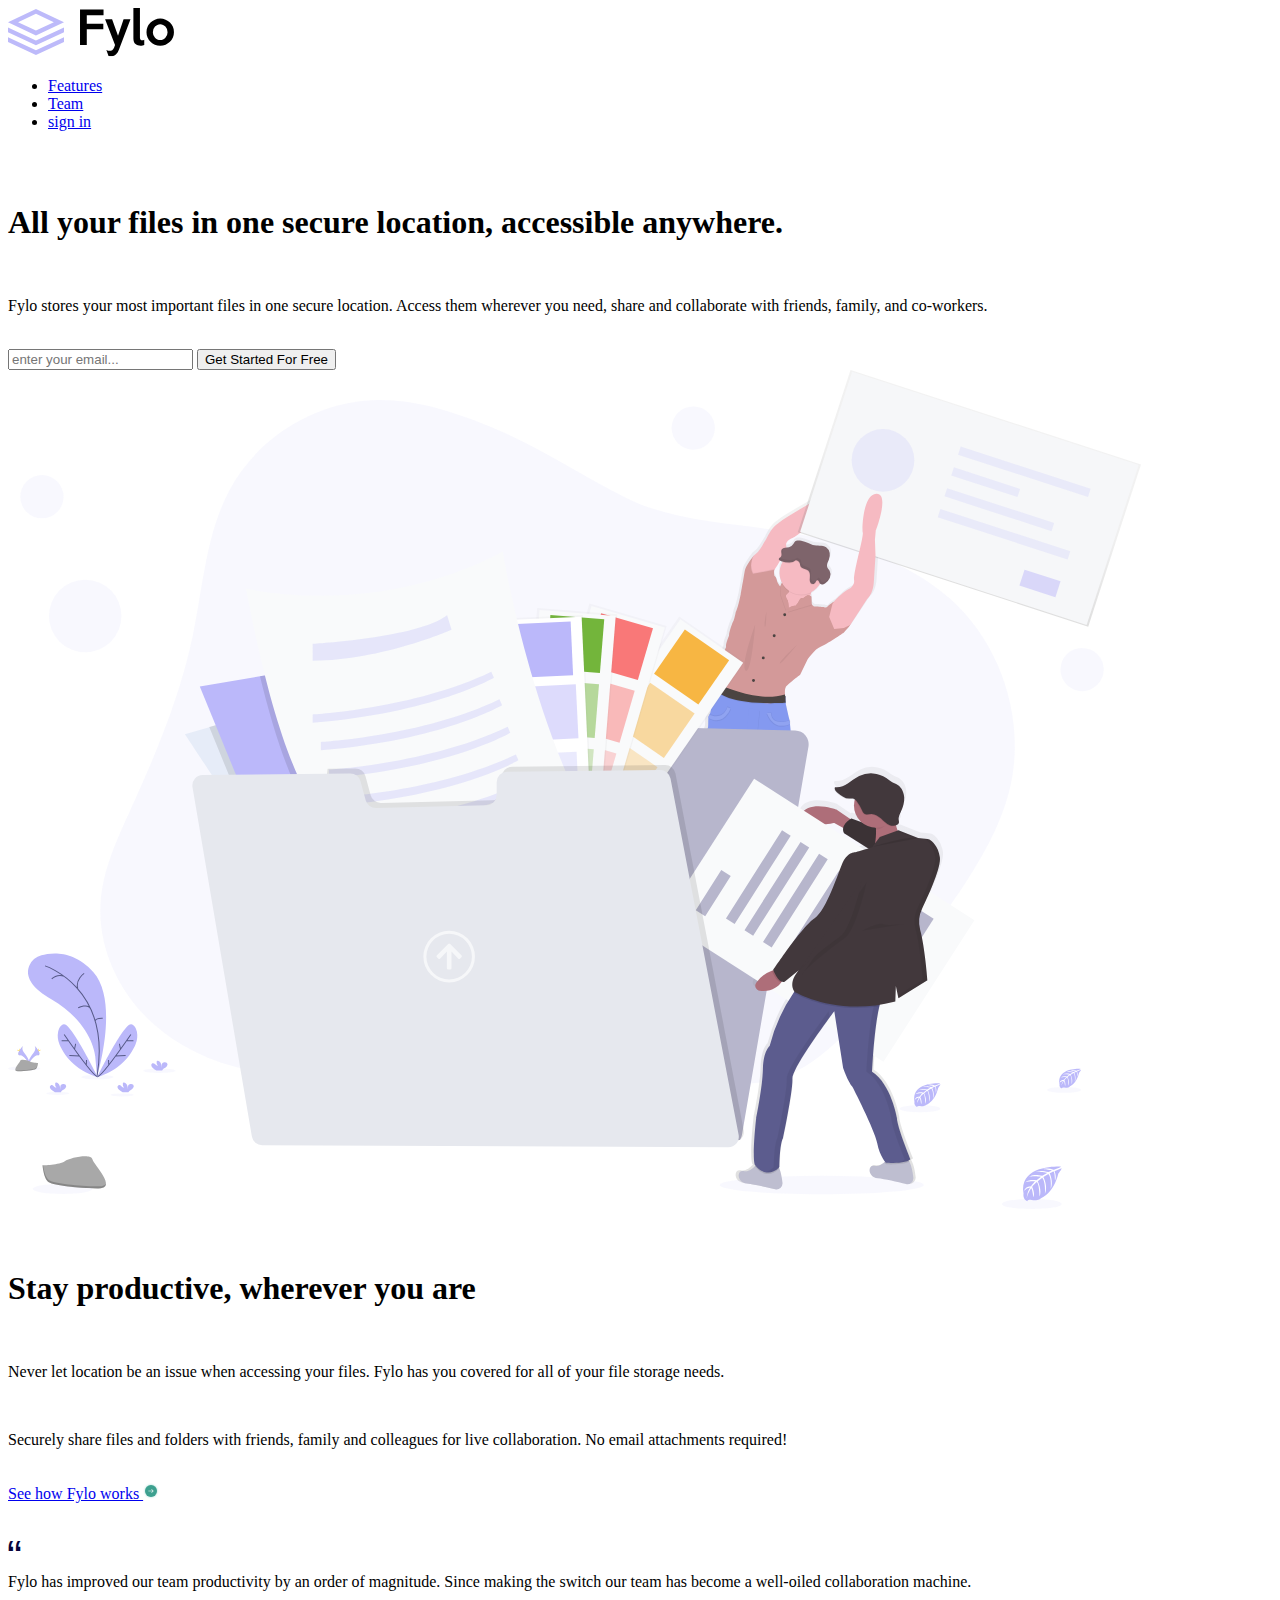
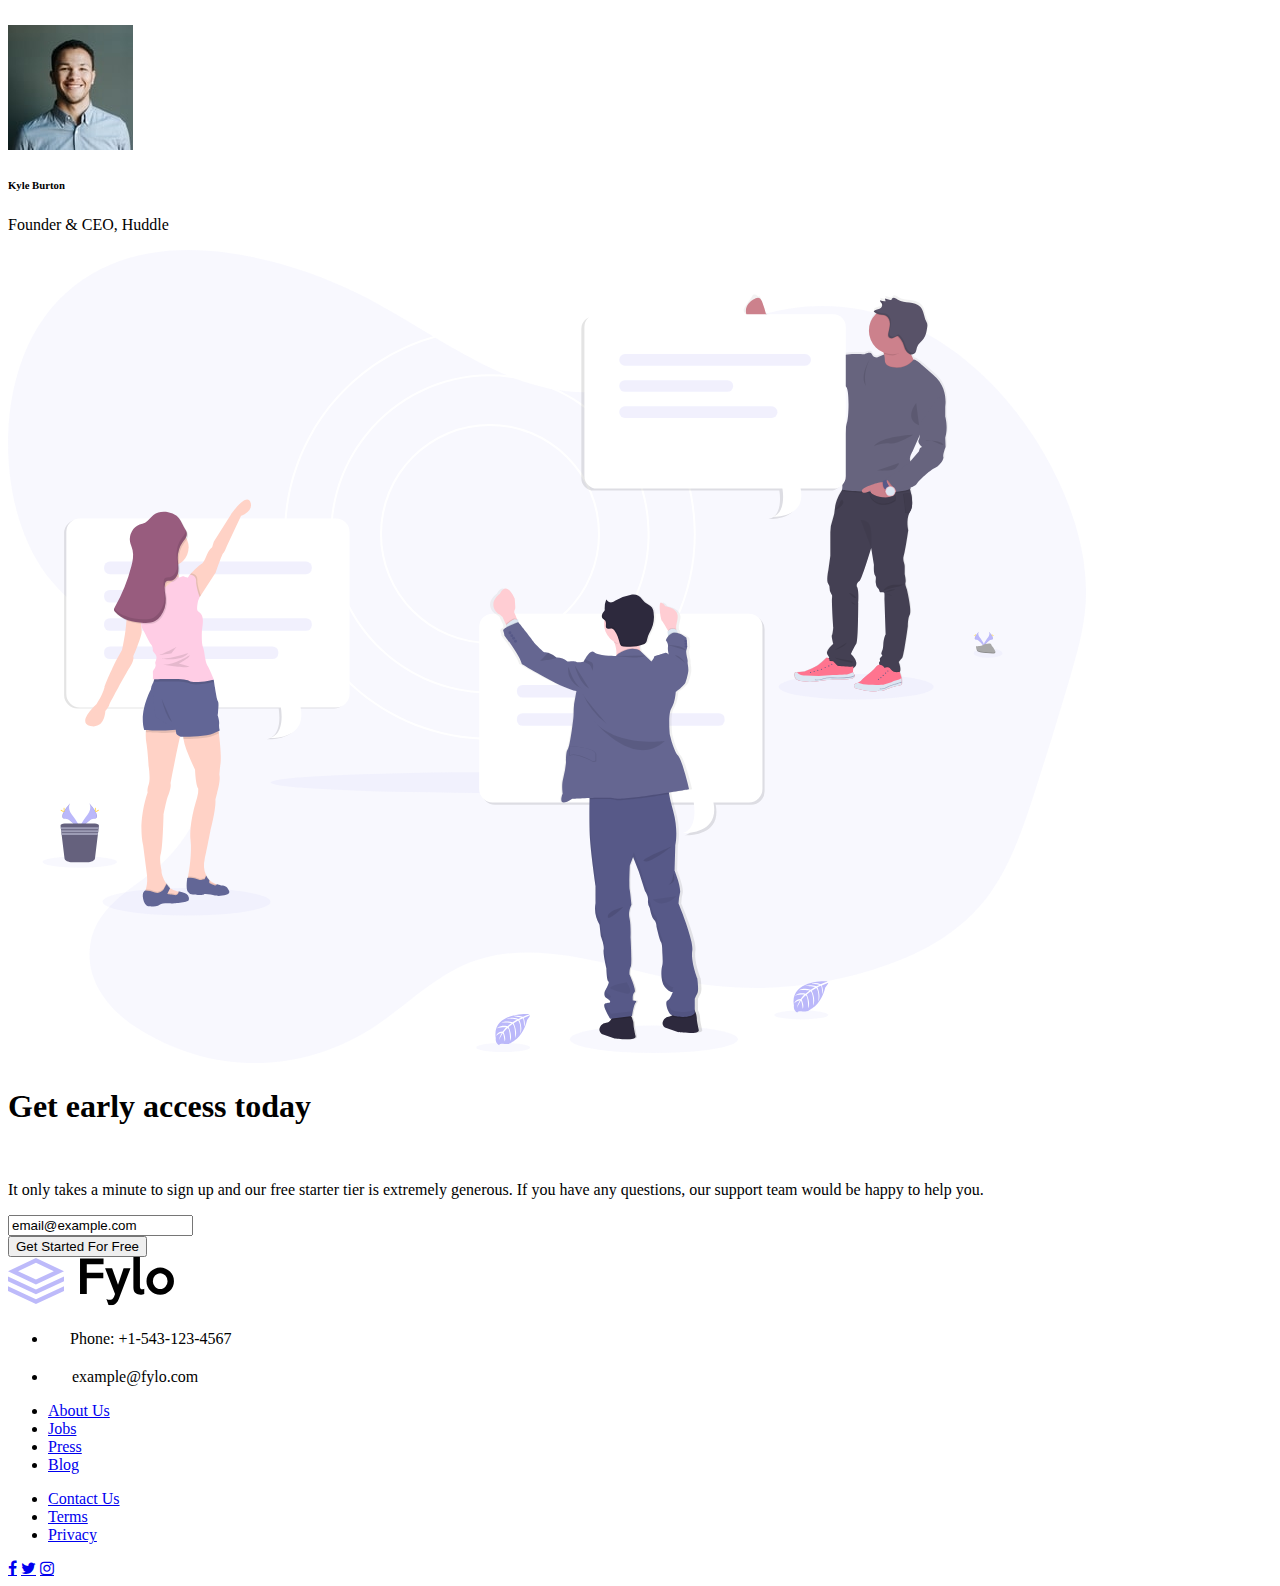
==== index.html @ 80088089 "Create index.html" ====
<!DOCTYPE html>
<html lang="en">
<head>
 <meta charset="UTF-8">
 <meta http-equiv="X-UA-Compatible" content="IE=edge">
 <meta name="viewport" content="width=device-width, initial-scale=1.0">
 <link rel="stylesheet" href="style.css">
 <link rel="stylesheet" href="https://cdnjs.cloudflare.com/ajax/libs/font-awesome/4.7.0/css/font-awesome.min.css">
 <link rel="preconnect" href="https://fonts.googleapis.com">
 <link rel="preconnect" href="https://fonts.gstatic.com" crossorigin>
 <link href="https://fonts.googleapis.com/css2?family=Raleway:wght@700&display=swap" rel="stylesheet">
 <link rel="preconnect" href="https://fonts.googleapis.com">
 <link rel="preconnect" href="https://fonts.gstatic.com" crossorigin>
 <link href="https://fonts.googleapis.com/css2?family=Raleway&display=swap" rel="stylesheet">
 <link rel="preconnect" href="https://fonts.googleapis.com">
 <link rel="preconnect" href="https://fonts.gstatic.com" crossorigin>
 <link href="https://fonts.googleapis.com/css2?family=Open+Sans&display=swap" rel="stylesheet">
 <title>fylo</title>
</head>
<body>
 <div class="body">
  <header class="header">
   <div><img src="./images/logo.svg" alt="" class="header-img"></div>
   <nav class="nav">
    <ul class="ul-nav">
     <li><a href="#">Features</a></li>
     <li><a href="#">Team</a></li>
     <li><a href="#">sign in</a></li>
    </ul>
   </nav>
  </header>
  <br>
  <br>
  <section class="section-1">
   <div class="sec-1">
   <h1>All your files in one secure location, accessible anywhere.</h1>
   <br>
   <p>Fylo stores your most important files in one secure location.
   Access them wherever you need, share and collaborate with friends,
   family, and co-workers.</p>
   <br>
   <div>
    <!-- <label for="email"></label> -->
    <input type="email" name="email" id="email" placeholder="enter your email...">
    <button>Get Started For Free
    </button>
   </div>
   </div>
   <div class="sec1-image">
    <img src="./images/illustration-1.svg" alt="" class="sec1-img">
   </div>
  </section>
  <br>
  <br>
  <section class="section-2">
    <div>
      <h1>Stay productive, wherever you are
      </h1>
      <br>
      <p>
        Never let location be an issue when accessing your files. Fylo has you
        covered for all of your file storage needs.
      </p>
      <br>
      <p>
        Securely share files and folders with friends, family and colleagues for
        live collaboration. No email attachments required!
      </p>
      <br>
      <div class="sec2-link">
      <a href="#" class="a2-link">See how Fylo works <img src="./images/icon-arrow.svg" alt="" class="arrow"></a>
      </div>
      <br>
      <br>
      <div class="testimonial">
      <img src="./images/icon-quotes.svg" alt="">
      <p class="p-testimonial">
        Fylo has improved our team productivity by an order of magnitude. Since
        making the switch our team has become a well-oiled collaboration machine.
      </p>
      <br>
      <div class="kyle">
      <div><img src="./images/avatar-testimonial.jpg" alt="" class="sec2-img1">
      </div>
      <span>
      <h6>Kyle Burton</h6>
      <p>Founder & CEO, Huddle</p>
      </span>
      </div>
      </div>
    </div>
    <div>
      <div>
        <img src="./images/illustration-2.svg" alt="" class="sec2-img2">
      </div>
    </div>
  </section>
  <section class="section-3">
   <div class="sec3-word">
    <h1>Get early access today</h1>
    <br>
    <p>It only takes a minute to sign up and our free starter tier is extremely generous.
    If you have any questions, our support team would be happy to help you.</p>
   </div>
   <div class="sec3-email">
    <input type="email" name="email" id="email2" value="email@example.com">
    <br>
    <button>Get Started For Free
    </button>
   </div>
  </section>
  <!-- <br> -->
  <!-- <br> -->
  <footer>
   <div class="footer">
    <div class="flogo">
     <div><img src="./images/logo.svg" alt="" class="logo"></div>
     <ul class="phone">
      <li><img src="./images/icon-phone.svg" alt=""> Phone: +1-543-123-4567
      </li>
      <br>
      <li><img src="./images/icon-email.svg" alt="">
       example@fylo.com
      </li>
     </ul>
    </div>
    <div class="about">
     <ul>
      <li><a href="#">About Us</a></li>
      <li><a href="#">Jobs</a></li>
      <li><a href="#">Press</a></li>
      <li><a href="#">Blog</a></li>
     </ul>
    </div>
    <div class="contact">
     <ul>
      <li><a href="#">Contact Us</a></li>
      <li><a href="#">Terms</li>
      <li><a href="#">Privacy</li>
     </ul>
    </div>
    <div class="social">
     <a href="#" class="fa fa-facebook"></a>
     <a href="#" class="fa fa-twitter"></a>
     <a href="#" class="fa fa-instagram"></a>
    </div>
   </div>
  </footer>
 </div>
</body>
</html>
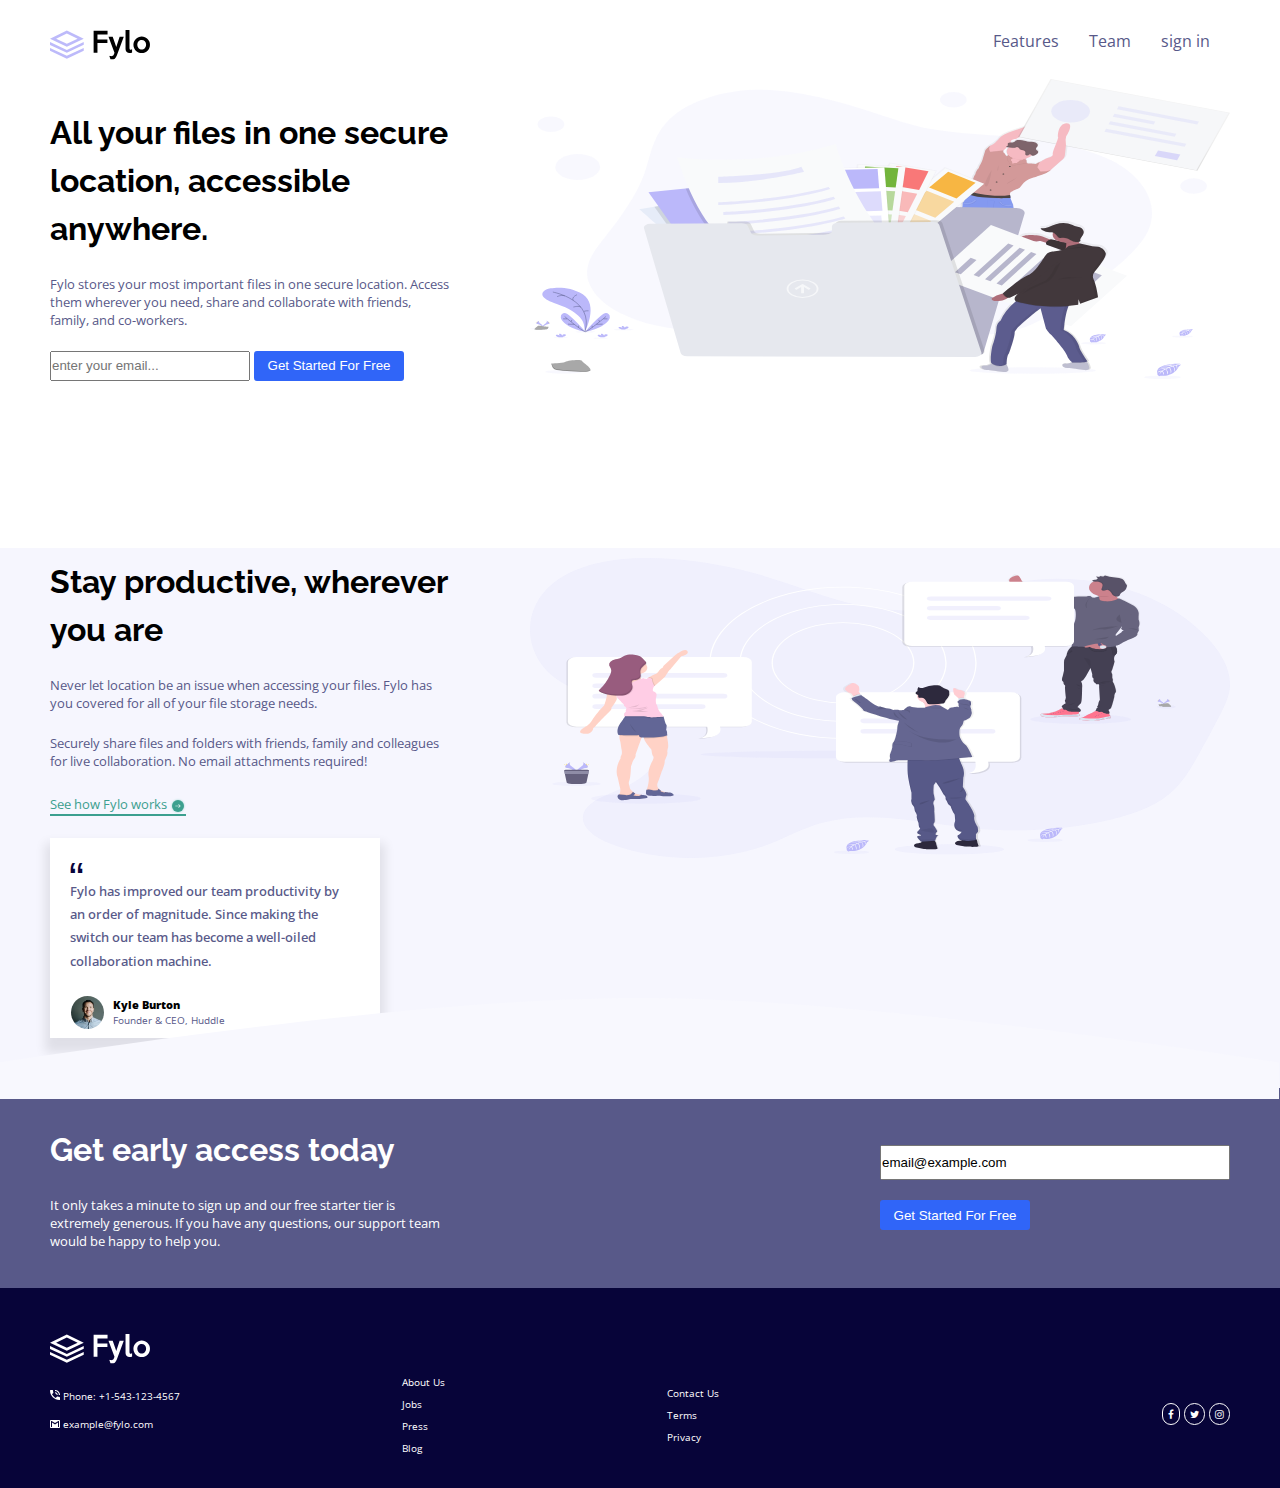
==== commit eee67aef: "Update index.html" ====
--- a/index.html
+++ b/index.html
@@ -54,6 +54,7 @@
   <br>
   <section class="section-2">
     <div>
+     <img src="./images/bg-curve-desktop.svg" alt="bg-curve-desktop" class="top-img">
       <h1>Stay productive, wherever you are
       </h1>
       <br>
--- a/style.css
+++ b/style.css
@@ -0,0 +1,349 @@
+* {
+ margin: 0;
+ padding: 0;
+ box-sizing: border-box;
+}
+body {
+ max-width: 1440px;
+ font-family: 'Open Sans', sans-serif;
+ /* padding-right: 10px; */
+}
+header {
+ display: flex;
+ justify-content: space-between;
+ padding-top: 30px;
+ padding-left: 50px;
+ padding-right: 50px;
+}
+.ul-nav {
+ display: flex;
+ gap: 30px;
+ padding-right: 20px;
+ list-style-type: none;
+}
+a {
+ text-decoration: none;
+ color: hsl(238, 22%, 44%);
+}
+.header-img {
+ width: 100px;
+}
+h1 {
+ font-family: 'Raleway', sans-serif;
+ line-height: 1.5;
+ width: 400px;
+ col
+}
+p {
+ font-size: small;
+ width: 400px;
+ color: hsl(238, 22%, 44%);
+}
+/* section-1 styles */
+.section-1 {
+ display: flex;
+  padding-left: 50px;
+  padding-right: 50px;
+}
+.sec-1 {
+ width: 700px;
+ /* background-color: red; */
+}
+.sec1-img {
+ width: 700px;
+ height: 300px;
+}
+.sec1-image {
+ margin-bottom: 70px;
+ margin-top: -30px;
+ margin-left: 50px;
+}
+button {
+ width: 150px;
+ height: 30px;
+ color: white;
+ background-color: hsl(224, 93%, 58%);
+ border: 2px solid hsl(224, 93%, 58%);
+ border-radius: 3px;
+}
+#email {
+ width: 200px;
+ height: 30px;
+}
+
+.sec2 {
+  background-color: green;
+}
+/* section2 style  */
+.section-2 {
+  display: flex;
+  padding-left: 50px;
+    flex-direction: row;
+    padding-bottom: 50px;
+    padding-top: 10px;
+    padding-right: 50px;
+    justify-content: space-between;
+    background-color: hsl(240, 75%, 98%);
+    position: relative;
+    margin-top: 50px;
+}
+.top-img {
+  position: absolute;
+  top: 450px;
+  width: 100%;
+  right: 1px;
+}
+
+
+ .sec2-link { 
+ display: inline-block;
+ gap: 5px;
+ border-bottom: 2px solid hsl(170, 45%, 43%);
+} 
+.a2-link {
+ color: hsl(170, 45%, 43%);
+ font-size: small;
+}
+.arrow {
+ margin-bottom: -5px;
+} 
+.sec2-img1 {
+ border: 0.5px solid transparent;
+ border-radius: 100px;
+ width: 35px;
+}
+.kyle {
+ display: flex;
+} 
+ .p-testimonial {
+ width: 280px;
+ font-weight: 550;
+ line-height: 1.8;
+}
+ .testimonial { 
+ background-color: white;
+ width: 330px;
+ box-shadow: 0 10px 10px 5px rgba(0, 0, 0, 0.09);
+ height: 200px;
+ padding-left: 20px;
+ padding-top: 20px;
+ display: inline-block;
+} 
+.kyle p {
+ font-size: x-small;
+ padding-top: 1px;
+ padding-left: 8px;
+}
+h6 {
+ font-weight: 800;
+ padding-top: 3px;
+ padding-left: 8px;
+} 
+ .sec2-img2 { 
+ width: 700px;
+  height: 300px;
+} 
+
+
+
+/* sectiom3 style */
+
+.section-3 {
+  display: flex;
+  justify-content: space-between;
+  background-color: hsl(238, 22%, 44%);
+  color: white;
+  height: 200px;
+  align-items: center;
+  padding-left: 0;
+}
+.section-3 p {
+  color: white;
+}
+.sec3-word {
+  padding-left: 50px;
+}
+.sec3-email {
+ padding-right: 50px;
+}
+#email2 {
+ width: 350px;
+ height: 35px;
+ margin-bottom: 20px;
+}
+.footer {
+  display: flex;
+  justify-content: space-between;
+  height: 200px;
+  color: white;
+  background-color: hsl(243, 87%, 12%);
+  align-items: center;
+  padding-left: 50px;
+  padding-right: 50px;
+  padding-top: 50px;
+}
+.footer a {
+  color: white;
+  font-size: x-small;
+}
+.footer ul {
+  list-style-type: none;
+}
+.footer img {
+  filter: brightness(0) invert(1);
+  /* width: 100px; */
+}
+.logo {
+  width: 100px;
+}
+.flogo {
+  padding-top: 20px;
+  margin-bottom: 80px;
+}
+.fa {
+  border: 0.5px solid white;
+  border-radius: 100px;
+  padding: 5px;
+}
+.phone {
+  font-size: x-small;
+  margin-top: 20px;
+}
+.phone img {
+  width: 10px;
+}
+
+/* mobile style */
+@media screen and (max-width: 900px) {
+  header {
+      display: flex;
+      justify-content: space-between;
+      padding-top: 10px;
+      padding-left: 15px;
+      padding-right: 15px;
+  }
+    ul-nav {
+      gap: 15px;
+    }
+    h1 {
+      font-family: 'Raleway', sans-serif;
+      line-height: 1.5;
+      width: 300px;
+      text-align: center;
+    }
+    p {
+          font-size: small;
+          width: 300px;
+          color: hsl(238, 22%, 44%);
+          text-align: center;
+    }
+   .section-1 {
+  display: flex;
+  padding-left: 15px;
+  padding-right: 15px;
+  flex-direction: column-reverse;
+  align-items: center;
+  }
+  .sec1-img {
+      width: 320px;
+      height: 300px;
+  }
+    button {
+      width: 300px;
+      height: 40px;
+    }
+  
+  #email {
+      width: 300px;
+      margin-bottom: 20px;
+      height: 40px;
+  }
+  .sec-1 {
+      width: 350px;
+  }
+  .section-2 {
+      display: flex;
+      padding-left: 15px;
+      flex-direction: column-reverse;
+      padding-bottom: 50px;
+      padding-top: 10px;
+      padding-right: 15px;
+      align-items: center;
+      background-color: hsl(240, 75%, 98%);
+      background-size: 100% 10%;
+      position: relative;
+  }
+  .top-img {
+    position: absolute;
+    top: 750px;
+  }
+  
+   h1 {
+    font-size: medium;
+  }
+  .section-2 p {
+    text-align: left;
+  }
+  .sec2-link {
+    margin: 0 auto;
+  }
+  .sec2-img2 {
+    width: 320px;
+    height: 300px;
+  }
+  
+ .section-3 {
+  display: flex;
+  flex-direction: column;
+  color: white;
+  height: 350px;
+  align-items: center;
+  padding-left: 15px;
+  padding-right: 15px;
+ }
+.sec3-email {
+  margin-left: 100px;
+  padding-bottom: 50px;
+}
+.sec3-word {
+  padding-top: 50px;
+  width: 350px;
+}
+#email2 {
+  width: 300px;
+  height: 40px;
+  margin-bottom: 15px;
+}
+.sec3-word p {
+  width: 280px;
+}
+.footer {
+  display: flex;
+  flex-direction: column;
+  height: 600px;
+  padding-left: 15px;
+  padding-right: 15px;
+  padding-top: 50px;
+}
+.phone {
+  font-size: large;
+  margin-top: 20px;
+}
+
+.phone img {
+  width: 20px;
+}
+.footer a {
+  color: white;
+  font-size: large;
+}
+.about {
+  margin-left: -130px;
+}
+.contact {
+  margin-left: -120px;
+}
+.logo {
+  width: 200px;
+}
+}
